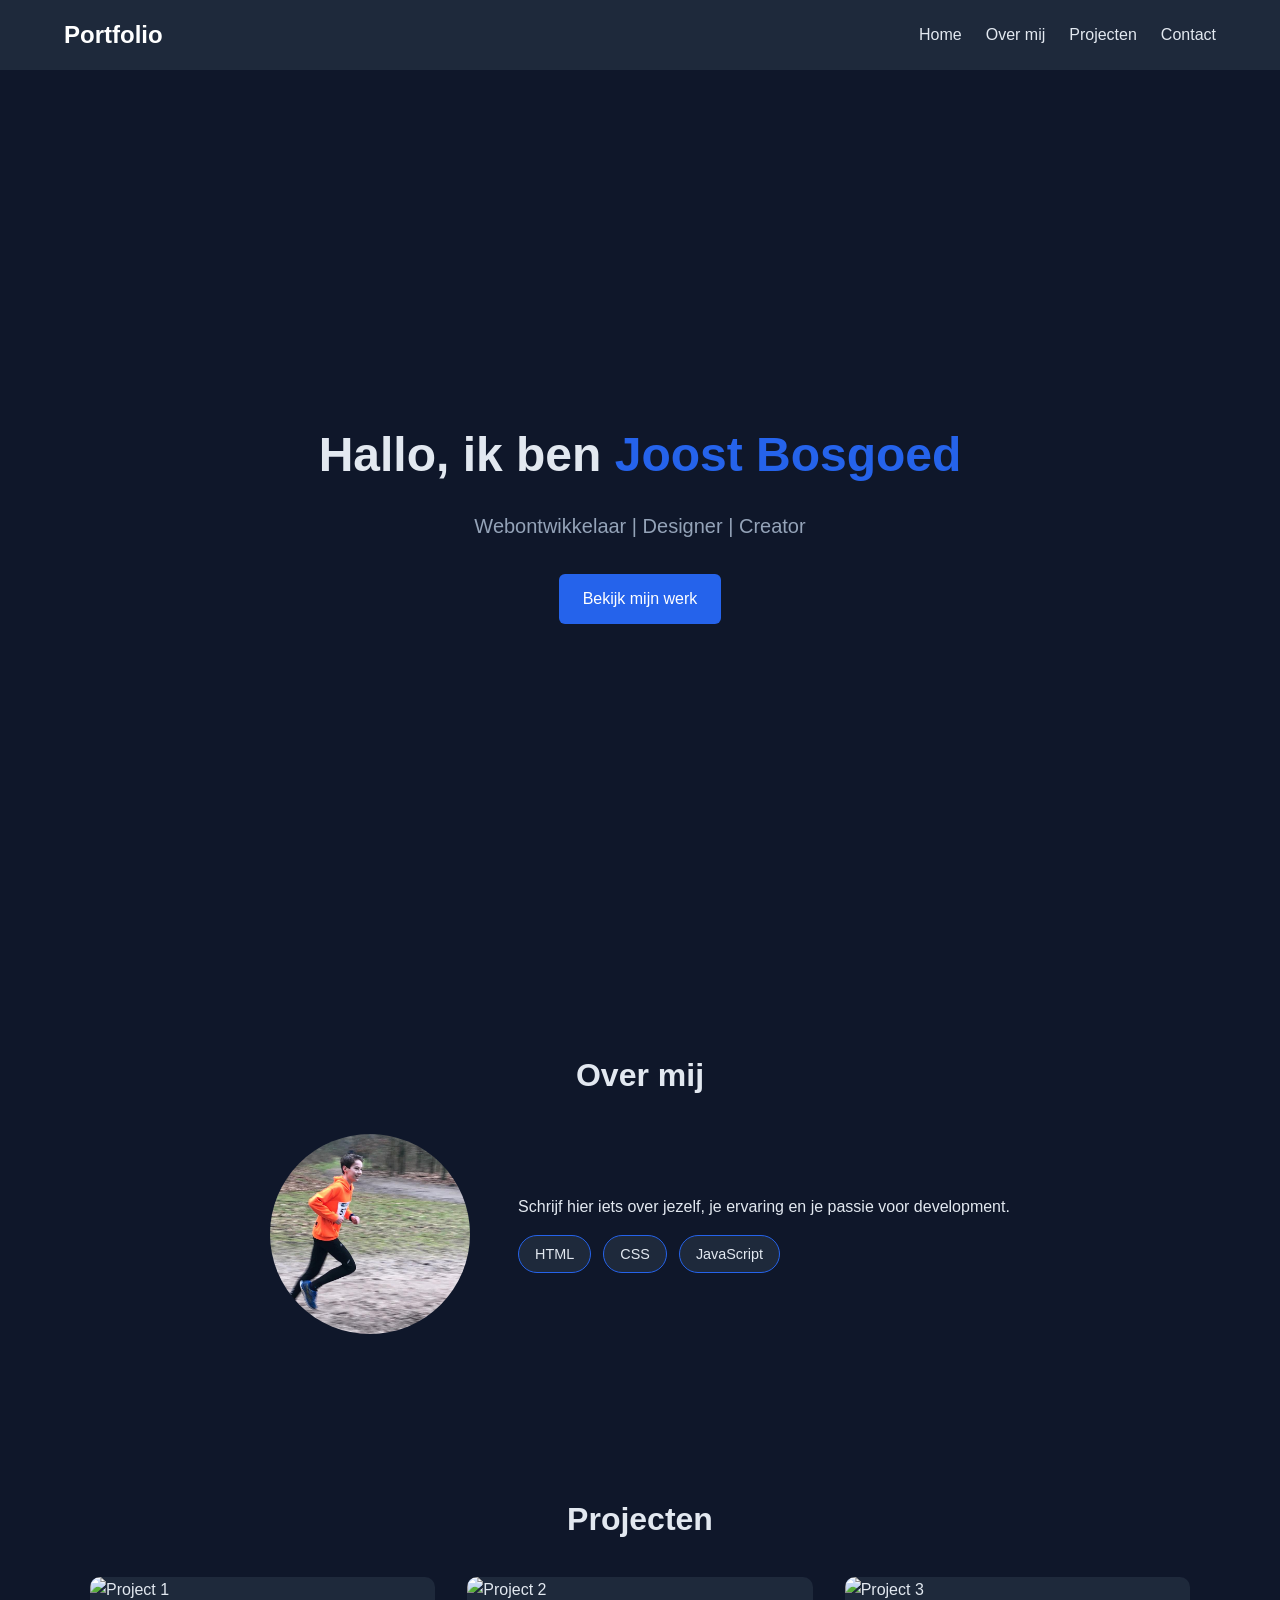
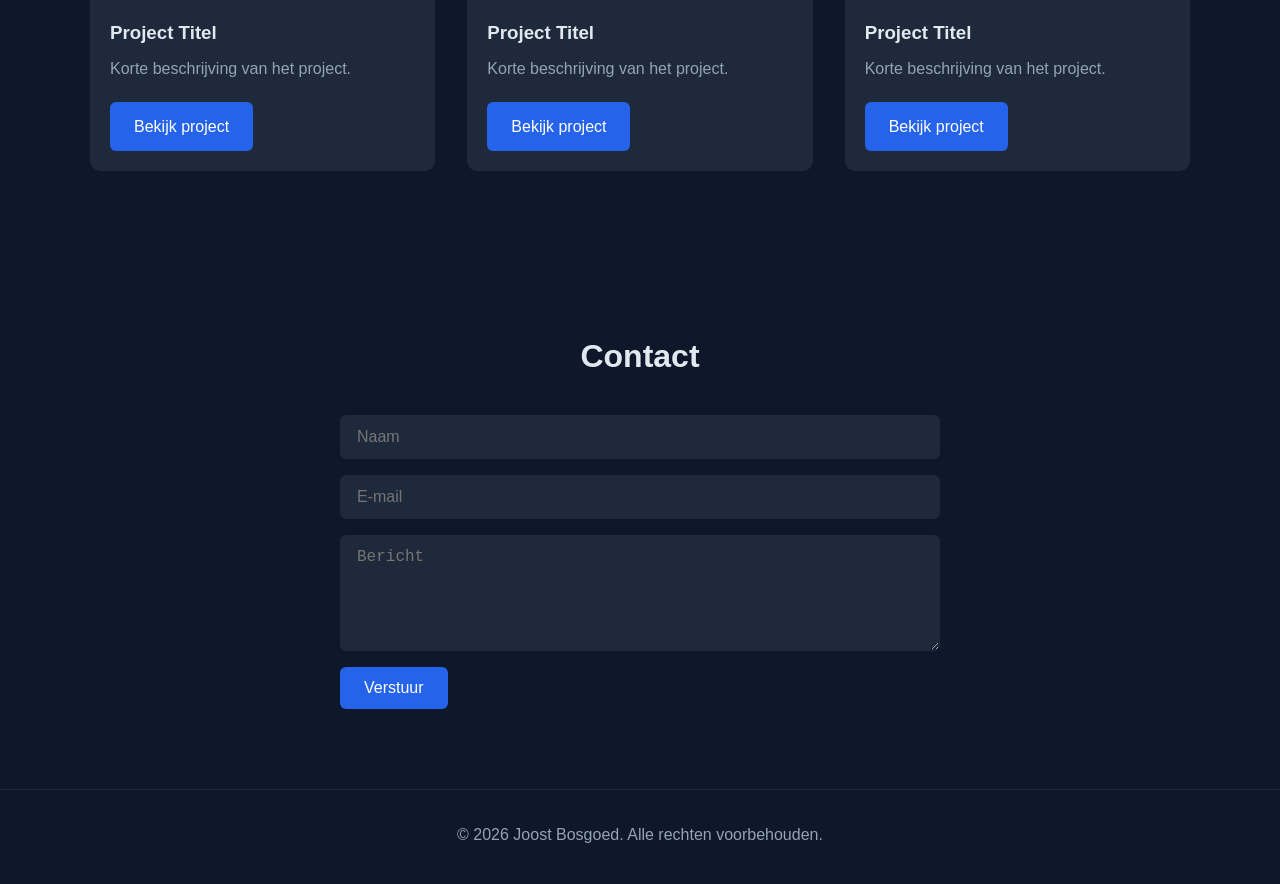
==== index.html @ 4ac54eb5 "eerstecomit" ====
<!DOCTYPE html>
<html lang="nl">
<head>
  <!-- Stelt de tekencodering in op UTF-8 (ondersteunt alle tekens includingAccenten) -->
  <meta charset="UTF-8">
  <!-- Zorgt ervoor dat de website goed schaalt op mobiele apparaten -->
  <meta name="viewport" content="width=device-width, initial-scale=1.0">
  <!-- De titel die in het browser-tabblad verschijnt -->
  <title>Mijn Portfolio</title>
  <!-- Link naar het CSS-bestand voor de opmaak -->
  <link rel="stylesheet" href="css/style.css">
</head>
<body>

  <!-- ========== HEADER / NAVIGATIE ========== -->
  <header>
    <nav>
      <!-- Logo links in de navigatiebalk -->
      <div class="logo">Portfolio</div>

      <!-- Navigatielijst met links naar de secties op de pagina -->
      <ul class="nav-links">
        <li><a href="#home">Home</a></li>
        <li><a href="#about">Over mij</a></li>
        <li><a href="#projects">Projecten</a></li>
        <li><a href="#contact">Contact</a></li>
      </ul>

      <!-- Hamburger menu-knop voor mobiele apparaten (verborgen op desktop) -->
      <button class="menu-toggle" aria-label="Menu">&#9776;</button>
    </nav>
  </header>

  <!-- ========== HOOFDINHOUD ========== -->
  <main>

    <!-- ===== HERO SECTIE ===== -->
    <!-- Het eerste wat de bezoeker ziet: begroeting en oproep tot actie -->
    <section id="home" class="hero">
      <h1>Hallo, ik ben <span class="highlight">Joost Bosgoed</span></h1>
      <p>Webontwikkelaar | Designer | Creator</p>
      <!-- Knop die naar de projecten-sectie scrolt -->
      <a href="#projects" class="btn">Bekijk mijn werk</a>
    </section>

    <!-- ===== OVER MIJ SECTIE ===== -->
    <!-- Korte introductie over jezelf en je vaardigheden -->
    <section id="about">
      <h2>Over mij</h2>
      <div class="about-content">
        <!-- Profielfoto (vervang profile.jpg door je eigen foto) -->
        <img src="images/atletiek.jpeg" alt="Profielfoto" class="profile-img">
        <div class="about-text">
          <p>Schrijf hier iets over jezelf, je ervaring en je passie voor development.</p>
          <!-- Lijst met vaardigheden / skills -->
          <ul class="skills">
            <li>HTML</li>
            <li>CSS</li>
            <li>JavaScript</li>
          </ul>
        </div>
      </div>
    </section>

    <!-- ===== PROJECTEN SECTIE ===== -->
    <!-- Overzicht van je projecten in een grid-layout -->
    <section id="projects">
      <h2>Projecten</h2>
      <div class="project-grid">

        <!-- Projectkaart 1 -->
        <article class="project-card">
          <img src="images/project1.jpg" alt="Project 1">
          <h3>Project Titel</h3>
          <p>Korte beschrijving van het project.</p>
          <a href="#" class="btn">Bekijk project</a>
        </article>

        <!-- Projectkaart 2 -->
        <article class="project-card">
          <img src="images/project2.jpg" alt="Project 2">
          <h3>Project Titel</h3>
          <p>Korte beschrijving van het project.</p>
          <a href="#" class="btn">Bekijk project</a>
        </article>

        <!-- Projectkaart 3 -->
        <article class="project-card">
          <img src="images/project3.jpg" alt="Project 3">
          <h3>Project Titel</h3>
          <p>Korte beschrijving van het project.</p>
          <a href="#" class="btn">Bekijk project</a>
        </article>

      </div>
    </section>

    <!-- ===== CONTACT SECTIE ===== -->
    <!-- Formulier zodat bezoekers contact kunnen opnemen -->
    <section id="contact">
      <h2>Contact</h2>
      <form id="contact-form">
        <!-- required = verplicht veld -->
        <input type="text" name="name" placeholder="Naam" required>
        <input type="email" name="email" placeholder="E-mail" required>
        <textarea name="message" placeholder="Bericht" rows="5" required></textarea>
        <button type="submit" class="btn">Verstuur</button>
      </form>
    </section>

  </main>

  <!-- ========== FOOTER ========== -->
  <footer>
    <p>&copy; 2026 Joost Bosgoed. Alle rechten voorbehouden.</p>
  </footer>

  <!-- Link naar het JavaScript-bestand voor interactiviteit -->
  <script src="js/main.js"></script>
</body>
</html>
---- css/style.css ----
*,
*::before,
*::after {
  margin: 0;
  padding: 0;
  box-sizing: border-box;
}

:root {
  --primary: #2563eb;
  --primary-dark: #1d4ed8;
  --bg: #0f172a;
  --bg-light: #1e293b;
  --text: #e2e8f0;
  --text-muted: #94a3b8;
  --white: #ffffff;
}

html {
  scroll-behavior: smooth;
}

body {
  font-family: "Segoe UI", Tahoma, Geneva, Verdana, sans-serif;
  background-color: var(--bg);
  color: var(--text);
  line-height: 1.6;
}

a {
  color: var(--primary);
  text-decoration: none;
}

a:hover {
  color: var(--primary-dark);
}

/* NAV */
nav {
  display: flex;
  justify-content: space-between;
  align-items: center;
  padding: 1rem 5%;
  background: var(--bg-light);
  position: sticky;
  top: 0;
  z-index: 100;
}

.logo {
  font-size: 1.5rem;
  font-weight: 700;
  color: var(--white);
}

.nav-links {
  display: flex;
  list-style: none;
  gap: 1.5rem;
}

.nav-links a {
  color: var(--text);
  transition: color 0.3s;
}

.nav-links a:hover {
  color: var(--primary);
}

.menu-toggle {
  display: none;
  background: none;
  border: none;
  color: var(--white);
  font-size: 1.5rem;
  cursor: pointer;
}

/* HERO */
.hero {
  min-height: 100vh;
  display: flex;
  flex-direction: column;
  justify-content: center;
  align-items: center;
  text-align: center;
  padding: 2rem 5%;
}

.hero h1 {
  font-size: 3rem;
}

.highlight {
  color: var(--primary);
}

.hero p {
  font-size: 1.25rem;
  color: var(--text-muted);
  margin: 1rem 0 2rem;
}

/* BUTTON */
.btn {
  display: inline-block;
  padding: 0.75rem 1.5rem;
  background: var(--primary);
  color: var(--white);
  border: none;
  border-radius: 6px;
  font-size: 1rem;
  cursor: pointer;
  transition: background 0.3s;
}

.btn:hover {
  background: var(--primary-dark);
  color: var(--white);
}

/* SECTIONS */
section {
  padding: 5rem 5%;
}

section h2 {
  font-size: 2rem;
  margin-bottom: 2rem;
  text-align: center;
}

/* ABOUT */
.about-content {
  display: flex;
  gap: 3rem;
  align-items: center;
  max-width: 900px;
  margin: 0 auto;
  flex-wrap: wrap;
  justify-content: center;
}

.profile-img {
  width: 200px;
  height: 200px;
  border-radius: 50%;
  object-fit: cover;
}

.skills {
  display: flex;
  gap: 0.75rem;
  margin-top: 1rem;
  list-style: none;
}

.skills li {
  background: var(--bg-light);
  padding: 0.4rem 1rem;
  border-radius: 20px;
  font-size: 0.9rem;
  border: 1px solid var(--primary);
}

/* PROJECTS */
.project-grid {
  display: grid;
  grid-template-columns: repeat(auto-fit, minmax(280px, 1fr));
  gap: 2rem;
  max-width: 1100px;
  margin: 0 auto;
}

.project-card {
  background: var(--bg-light);
  border-radius: 10px;
  overflow: hidden;
  transition: transform 0.3s;
}

.project-card:hover {
  transform: translateY(-5px);
}

.project-card img {
  width: 100%;
  height: 180px;
  object-fit: cover;
}

.project-card h3,
.project-card p {
  padding: 0 1.25rem;
}

.project-card h3 {
  margin-top: 1rem;
}

.project-card p {
  color: var(--text-muted);
  margin: 0.5rem 0 1.25rem;
}

.project-card .btn {
  margin: 0 1.25rem 1.25rem;
}

/* CONTACT */
#contact-form {
  max-width: 600px;
  margin: 0 auto;
  display: flex;
  flex-direction: column;
  gap: 1rem;
}

#contact-form input,
#contact-form textarea {
  padding: 0.75rem 1rem;
  border: 1px solid var(--bg-light);
  border-radius: 6px;
  background: var(--bg-light);
  color: var(--text);
  font-size: 1rem;
}

#contact-form input:focus,
#contact-form textarea:focus {
  outline: 2px solid var(--primary);
}

#contact-form .btn {
  align-self: flex-start;
}

/* FOOTER */
footer {
  text-align: center;
  padding: 2rem 5%;
  color: var(--text-muted);
  border-top: 1px solid var(--bg-light);
}

/* RESPONSIVE */
@media (max-width: 768px) {
  .nav-links {
    display: none;
    flex-direction: column;
    position: absolute;
    top: 100%;
    left: 0;
    width: 100%;
    background: var(--bg-light);
    padding: 1rem 5%;
    gap: 1rem;
  }

  .nav-links.active {
    display: flex;
  }

  .menu-toggle {
    display: block;
  }

  .hero h1 {
    font-size: 2rem;
  }
}
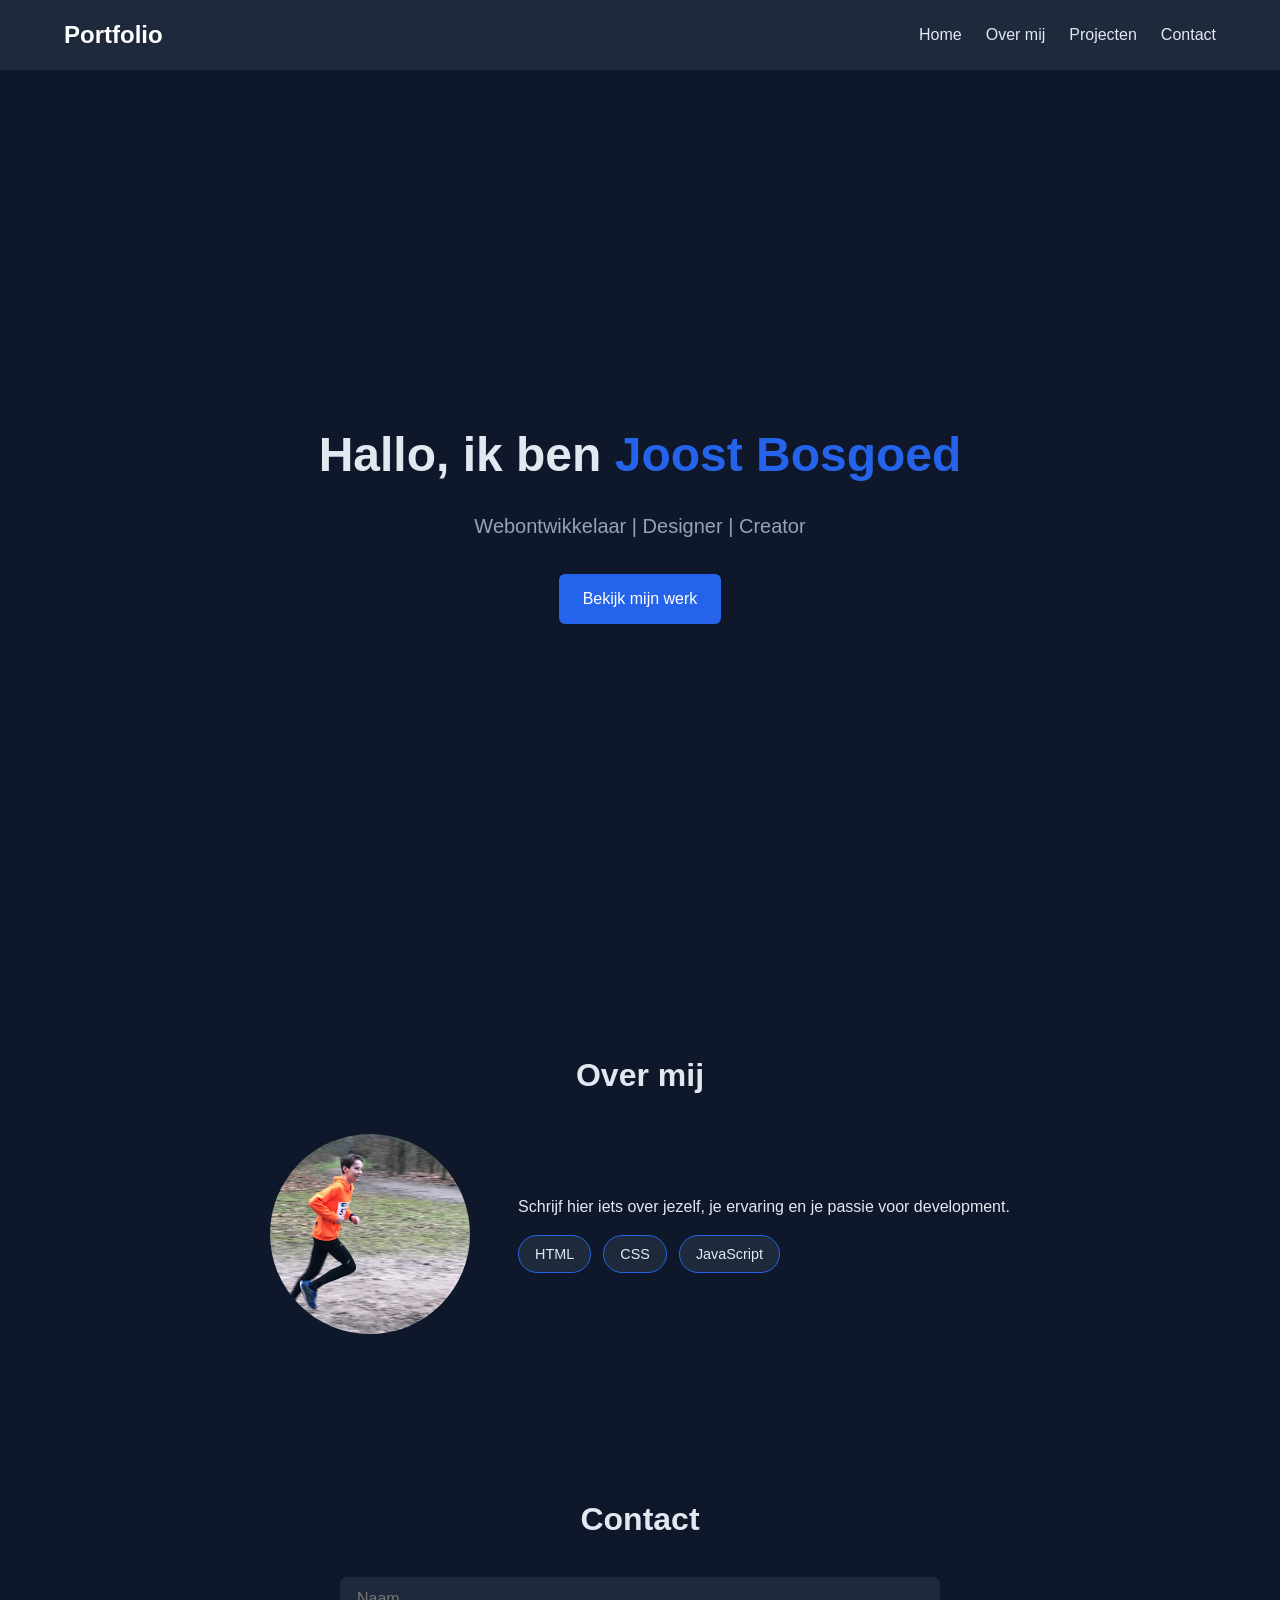
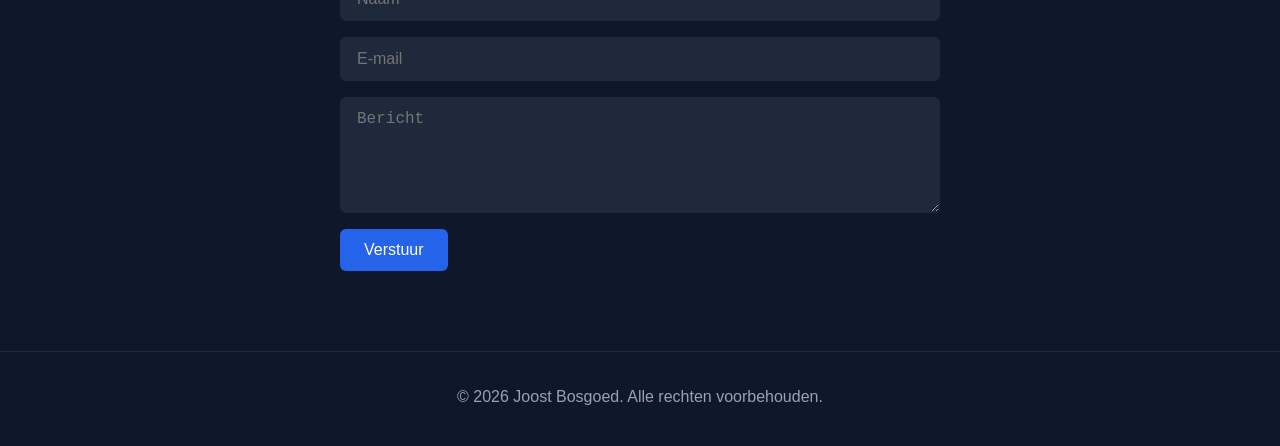
==== commit 916a7bb0: "les-4" ====
--- a/index.html
+++ b/index.html
@@ -22,7 +22,7 @@
       <ul class="nav-links">
         <li><a href="#home">Home</a></li>
         <li><a href="#about">Over mij</a></li>
-        <li><a href="#projects">Projecten</a></li>
+        <li><a href="projecten.html">Projecten</a></li>
         <li><a href="#contact">Contact</a></li>
       </ul>
 
@@ -39,8 +39,8 @@
     <section id="home" class="hero">
       <h1>Hallo, ik ben <span class="highlight">Joost Bosgoed</span></h1>
       <p>Webontwikkelaar | Designer | Creator</p>
-      <!-- Knop die naar de projecten-sectie scrolt -->
-      <a href="#projects" class="btn">Bekijk mijn werk</a>
+      <!-- Knop die naar de projectenpagina linkt -->
+      <a href="projecten.html" class="btn">Bekijk mijn werk</a>
     </section>
 
     <!-- ===== OVER MIJ SECTIE ===== -->
@@ -62,38 +62,8 @@
       </div>
     </section>
 
-    <!-- ===== PROJECTEN SECTIE ===== -->
-    <!-- Overzicht van je projecten in een grid-layout -->
-    <section id="projects">
-      <h2>Projecten</h2>
-      <div class="project-grid">
-
-        <!-- Projectkaart 1 -->
-        <article class="project-card">
-          <img src="images/project1.jpg" alt="Project 1">
-          <h3>Project Titel</h3>
-          <p>Korte beschrijving van het project.</p>
-          <a href="#" class="btn">Bekijk project</a>
-        </article>
-
-        <!-- Projectkaart 2 -->
-        <article class="project-card">
-          <img src="images/project2.jpg" alt="Project 2">
-          <h3>Project Titel</h3>
-          <p>Korte beschrijving van het project.</p>
-          <a href="#" class="btn">Bekijk project</a>
-        </article>
-
-        <!-- Projectkaart 3 -->
-        <article class="project-card">
-          <img src="images/project3.jpg" alt="Project 3">
-          <h3>Project Titel</h3>
-          <p>Korte beschrijving van het project.</p>
-          <a href="#" class="btn">Bekijk project</a>
-        </article>
-
-      </div>
-    </section>
+    <!-- ===== PROJECTEN ===== -->
+    <!-- Het projectenoverzicht staat op een eigen pagina: projecten.html -->
 
     <!-- ===== CONTACT SECTIE ===== -->
     <!-- Formulier zodat bezoekers contact kunnen opnemen -->
--- a/css/style.css
+++ b/css/style.css
@@ -69,6 +69,11 @@
   color: var(--primary);
 }
 
+/* Markeert de pagina die je nu bekijkt (class="active" in de HTML) */
+.nav-links a.active {
+  color: var(--primary);
+}
+
 .menu-toggle {
   display: none;
   background: none;
@@ -130,6 +135,28 @@
   font-size: 2rem;
   margin-bottom: 2rem;
   text-align: center;
+}
+
+/* INTROductie bovenaan een losse pagina, zoals projecten.html */
+.page-intro {
+  padding: 4rem 5% 0;
+  text-align: center;
+}
+
+.page-intro p {
+  max-width: 600px;
+  margin: 0 auto;
+  color: var(--text-muted);
+}
+
+/* Afsluitende oproep tot actie onderaan projecten.html */
+#contact-cta {
+  text-align: center;
+}
+
+#contact-cta p {
+  color: var(--text-muted);
+  margin-bottom: 1.5rem;
 }
 
 /* ABOUT */
@@ -207,6 +234,30 @@
 
 .project-card .btn {
   margin: 0 1.25rem 1.25rem;
+}
+
+/* Placeholder-afbeelding: neemt de plek in die een echte foto zou nemen.
+   Je vervangt hem later door <img src="images/project1.jpg" alt="...">,
+   waarna de regel .project-card img hierboven die automatisch op maat maakt. */
+.project-placeholder {
+  width: 100%;
+  height: 180px;
+  display: flex;
+  align-items: center;
+  justify-content: center;
+  font-size: 2.5rem;
+  font-weight: 700;
+  color: var(--white);
+  background: linear-gradient(135deg, var(--primary), #7c3aed);
+}
+
+/* Elke kaart krijgt een eigen kleurverloop, via nth-child op de kaartpositie */
+.project-card:nth-child(2) .project-placeholder {
+  background: linear-gradient(135deg, #7c3aed, #db2777);
+}
+
+.project-card:nth-child(3) .project-placeholder {
+  background: linear-gradient(135deg, #0d9488, #2563eb);
 }
 
 /* CONTACT */
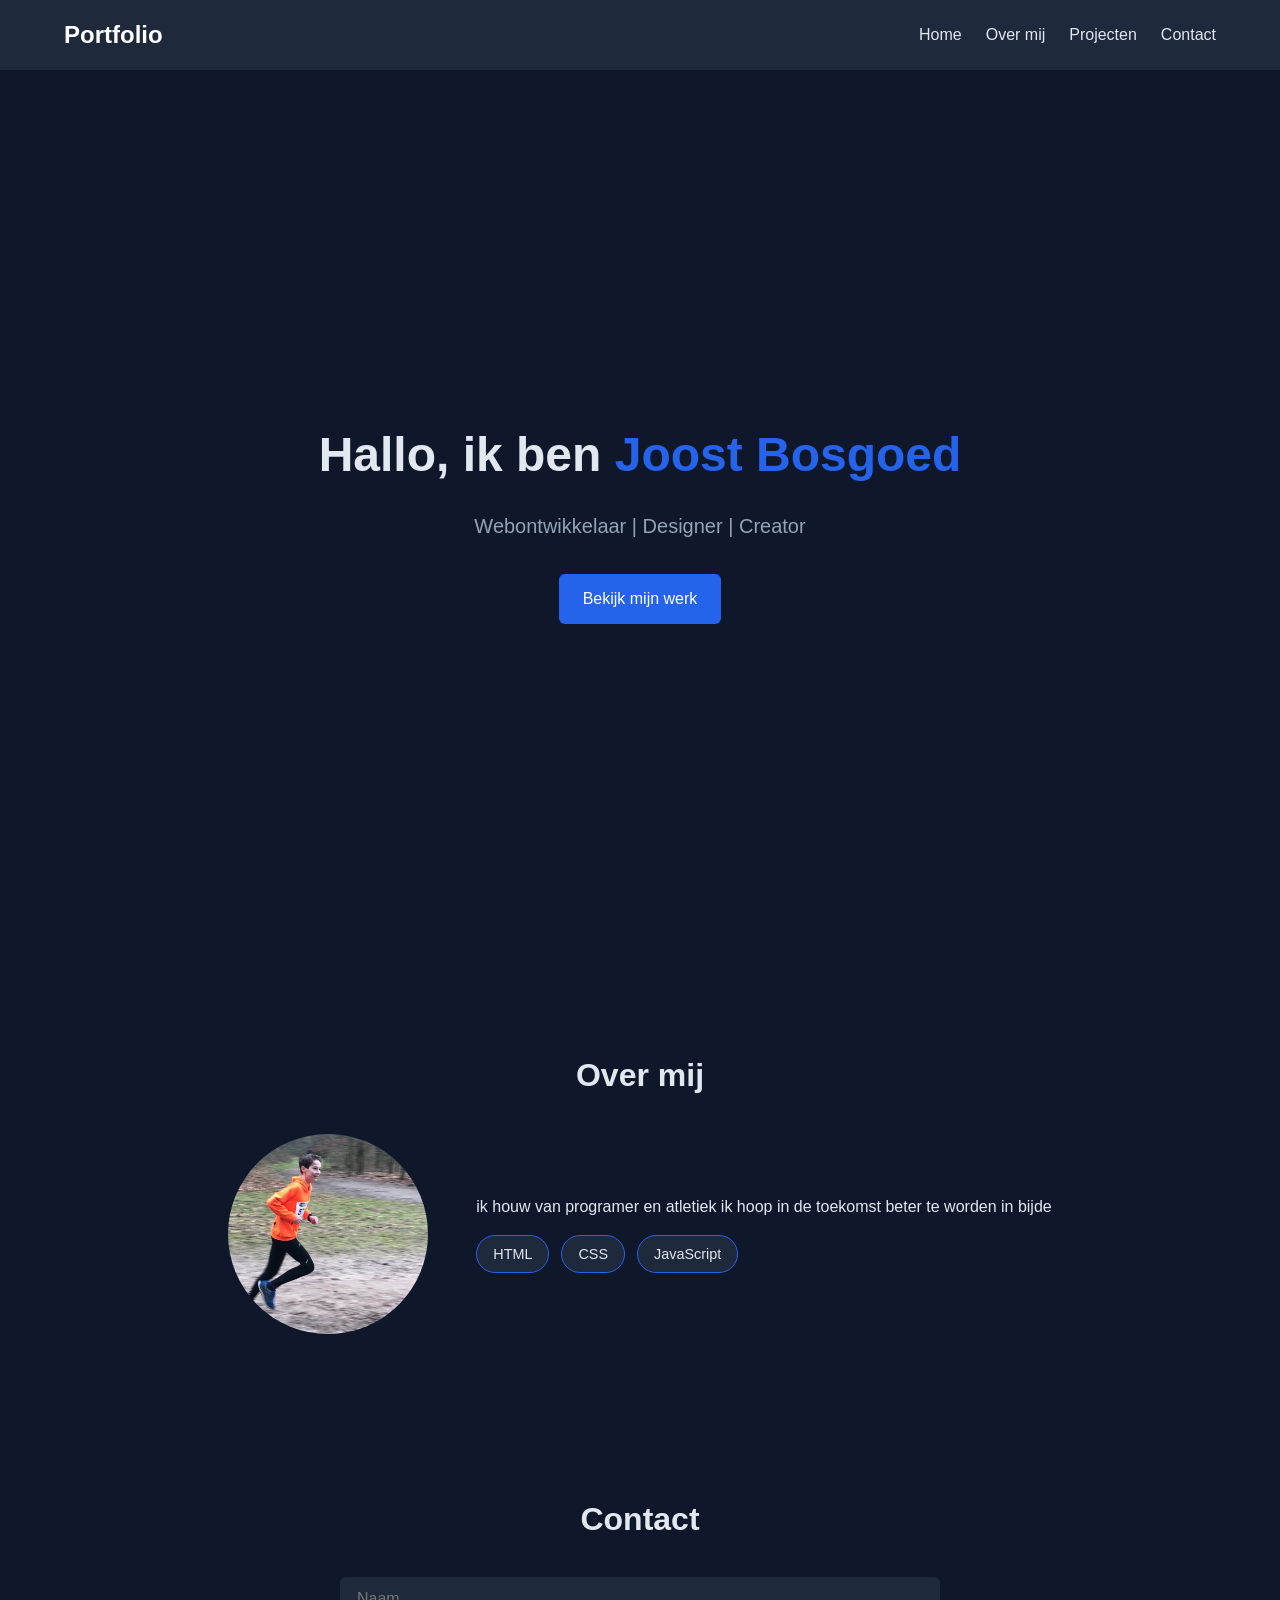
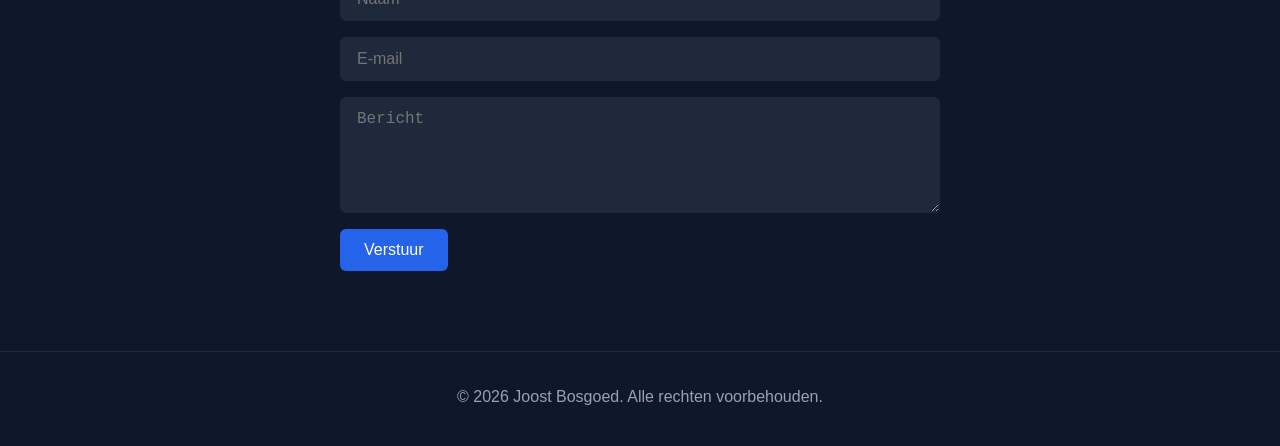
==== commit 3d02b3c2: "verbetering na opdracht 5" ====
--- a/index.html
+++ b/index.html
@@ -51,7 +51,7 @@
         <!-- Profielfoto (vervang profile.jpg door je eigen foto) -->
         <img src="images/atletiek.jpeg" alt="Profielfoto" class="profile-img">
         <div class="about-text">
-          <p>Schrijf hier iets over jezelf, je ervaring en je passie voor development.</p>
+          <p>ik houw van programer en atletiek ik hoop in de toekomst beter te worden in bijde</p>
           <!-- Lijst met vaardigheden / skills -->
           <ul class="skills">
             <li>HTML</li>
